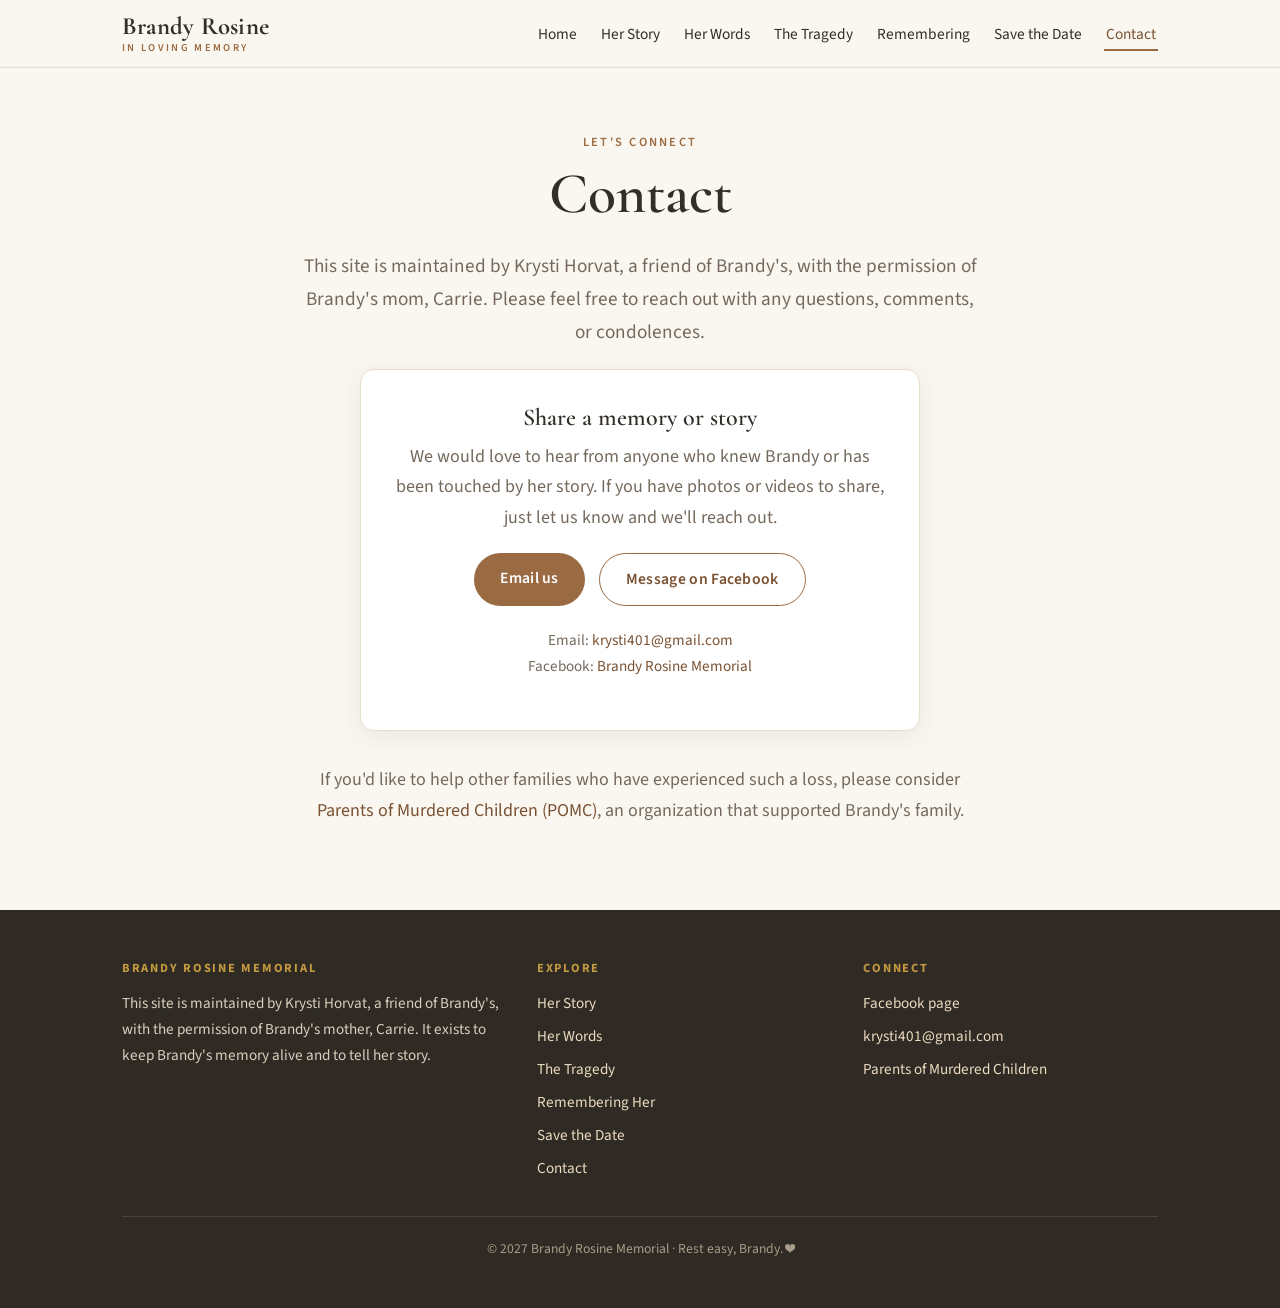
==== contact.html @ cb28a976 "Initial commit: rebuilt Brandy Rosine memorial site as static HTML Migrated off Wix into a simple, f" ====
<!DOCTYPE html>
<html lang="en">
<head>
<meta charset="utf-8">
<meta name="viewport" content="width=device-width, initial-scale=1">
<title>Contact — Brandy Rosine Memorial</title>
<meta name="description" content="Reach out to share a memory or a story about Brandy, or to send your condolences.">
<link rel="preconnect" href="https://fonts.googleapis.com">
<link rel="preconnect" href="https://fonts.gstatic.com" crossorigin>
<link href="https://fonts.googleapis.com/css2?family=Cormorant+Garamond:ital,wght@0,500;0,600;0,700;1,500;1,600&family=Source+Sans+3:wght@400;600&display=swap" rel="stylesheet">
<link rel="stylesheet" href="assets/style.css">
</head>
<body>

<header class="site-header">
  <nav class="nav">
    <a href="index.html" class="brand">Brandy Rosine<small>In Loving Memory</small></a>
    <ul class="nav-links">
      <li><a href="index.html">Home</a></li>
      <li><a href="her-story.html">Her Story</a></li>
      <li><a href="her-words.html">Her Words</a></li>
      <li><a href="the-tragedy.html">The Tragedy</a></li>
      <li><a href="remembering.html">Remembering</a></li>
      <li><a href="save-the-date.html">Save the Date</a></li>
      <li><a href="contact.html" class="active">Contact</a></li>
    </ul>
  </nav>
</header>

<section>
  <div class="wrap">
    <p class="eyebrow center">Let's connect</p>
    <h1 class="center">Contact</h1>
    <p class="lead measure center">This site is maintained by Krysti Horvat, a friend of Brandy's, with the permission of Brandy's mom, Carrie. Please feel free to reach out with any questions, comments, or condolences.</p>

    <div class="contact-card">
      <h3>Share a memory or story</h3>
      <p style="color:var(--muted);">We would love to hear from anyone who knew Brandy or has been touched by her story. If you have photos or videos to share, just let us know and we'll reach out.</p>
      <div class="btn-row" style="justify-content:center;margin-top:6px;">
        <a href="mailto:krysti401@gmail.com?subject=A%20memory%20of%20Brandy" class="btn">Email us</a>
        <a href="https://www.facebook.com/BrandyRosineMemorial" target="_blank" rel="noopener" class="btn btn-ghost">Message on Facebook</a>
      </div>
      <p style="margin-top:22px;font-size:0.95rem;color:var(--muted);">
        Email: <a href="mailto:krysti401@gmail.com">krysti401@gmail.com</a><br>
        Facebook: <a href="https://www.facebook.com/BrandyRosineMemorial" target="_blank" rel="noopener">Brandy Rosine Memorial</a>
      </p>
    </div>

    <p class="measure center" style="margin-top:34px;color:var(--muted);">
      If you'd like to help other families who have experienced such a loss, please consider
      <a href="https://pomc.org/" target="_blank" rel="noopener">Parents of Murdered Children (POMC)</a>,
      an organization that supported Brandy's family.
    </p>
  </div>
</section>

<footer class="site-footer">
  <div class="wrap">
    <div class="footer-grid">
      <div>
        <h4>Brandy Rosine Memorial</h4>
        <p>This site is maintained by Krysti Horvat, a friend of Brandy's, with the permission of Brandy's mother, Carrie. It exists to keep Brandy's memory alive and to tell her story.</p>
      </div>
      <div>
        <h4>Explore</h4>
        <ul>
          <li><a href="her-story.html">Her Story</a></li>
          <li><a href="her-words.html">Her Words</a></li>
          <li><a href="the-tragedy.html">The Tragedy</a></li>
          <li><a href="remembering.html">Remembering Her</a></li>
          <li><a href="save-the-date.html">Save the Date</a></li>
          <li><a href="contact.html">Contact</a></li>
        </ul>
      </div>
      <div>
        <h4>Connect</h4>
        <ul>
          <li><a href="https://www.facebook.com/BrandyRosineMemorial" target="_blank" rel="noopener">Facebook page</a></li>
          <li><a href="mailto:krysti401@gmail.com">krysti401@gmail.com</a></li>
          <li><a href="https://pomc.org/" target="_blank" rel="noopener">Parents of Murdered Children</a></li>
        </ul>
      </div>
    </div>
    <div class="footer-bottom">
      <p>© 2027 Brandy Rosine Memorial · Rest easy, Brandy. ❤️</p>
    </div>
  </div>
</footer>

</body>
</html>
---- assets/style.css ----
/* ===========================================================
   Brandy Rosine Memorial — shared styles
   A calm, warm, photo-forward memorial site.
   =========================================================== */

:root {
  --bg:        #faf7f1;   /* warm ivory            */
  --surface:   #ffffff;   /* cards / panels        */
  --soft:      #f1eadd;   /* soft section tint     */
  --ink:       #322e29;   /* primary text          */
  --muted:     #74695c;   /* secondary text        */
  --line:      #e6ddcd;   /* hairlines / borders   */
  --accent:    #9a6a43;   /* warm wood (the bench) */
  --accent-deep:#7a5233;
  --gold:      #c39a3f;   /* candlelight           */
  --maxw: 1080px;
  --radius: 14px;
  --shadow: 0 6px 24px rgba(50, 40, 30, 0.08);
}

* { box-sizing: border-box; }

html { scroll-behavior: smooth; }

body {
  margin: 0;
  background: var(--bg);
  color: var(--ink);
  font-family: "Source Sans 3", -apple-system, BlinkMacSystemFont, "Segoe UI", Roboto, sans-serif;
  font-size: 18px;
  line-height: 1.7;
  -webkit-font-smoothing: antialiased;
}

h1, h2, h3, .display {
  font-family: "Cormorant Garamond", Georgia, "Times New Roman", serif;
  font-weight: 600;
  line-height: 1.15;
  color: var(--ink);
  margin: 0 0 0.4em;
}

h1 { font-size: clamp(2.4rem, 5vw, 3.6rem); }
h2 { font-size: clamp(1.9rem, 3.5vw, 2.6rem); }
h3 { font-size: 1.5rem; }

p { margin: 0 0 1.1em; }

a { color: var(--accent-deep); text-decoration: none; }
a:hover { text-decoration: underline; }

img { max-width: 100%; display: block; }

.wrap { max-width: var(--maxw); margin: 0 auto; padding: 0 22px; }

.eyebrow {
  text-transform: uppercase;
  letter-spacing: 0.18em;
  font-size: 0.78rem;
  font-weight: 600;
  color: var(--accent);
  margin-bottom: 0.6em;
}

/* ---------- Header / nav ---------- */
.site-header {
  position: sticky;
  top: 0;
  z-index: 50;
  background: rgba(250, 247, 241, 0.92);
  backdrop-filter: blur(8px);
  border-bottom: 1px solid var(--line);
}
.nav {
  max-width: var(--maxw);
  margin: 0 auto;
  padding: 14px 22px;
  display: flex;
  align-items: center;
  justify-content: space-between;
  gap: 16px;
  flex-wrap: wrap;
}
.brand {
  font-family: "Cormorant Garamond", serif;
  font-size: 1.55rem;
  font-weight: 700;
  color: var(--ink);
  letter-spacing: 0.01em;
  line-height: 1;
}
.brand small {
  display: block;
  font-family: "Source Sans 3", sans-serif;
  font-size: 0.66rem;
  letter-spacing: 0.22em;
  text-transform: uppercase;
  color: var(--accent);
  margin-top: 4px;
  font-weight: 600;
}
.nav-links {
  display: flex;
  gap: 20px;
  flex-wrap: wrap;
  list-style: none;
  margin: 0;
  padding: 0;
  font-size: 0.96rem;
}
.nav-links a {
  color: var(--ink);
  padding: 4px 2px;
  border-bottom: 2px solid transparent;
}
.nav-links a:hover { text-decoration: none; border-bottom-color: var(--accent); }
.nav-links a.active { border-bottom-color: var(--accent); color: var(--accent-deep); }

/* ---------- Sections ---------- */
section { padding: 64px 0; }
.section-soft { background: var(--soft); }
.center { text-align: center; }
.lead { font-size: 1.2rem; color: var(--muted); }
.measure { max-width: 680px; }
.measure.center { margin-left: auto; margin-right: auto; }

/* ---------- Hero ---------- */
.hero {
  padding: 72px 0 56px;
  background:
    radial-gradient(1200px 400px at 50% -10%, #fff8ec 0%, rgba(255,248,236,0) 70%),
    var(--bg);
}
.hero-grid {
  display: grid;
  grid-template-columns: 1fr 0.85fr;
  gap: 48px;
  align-items: center;
}
.hero-portrait {
  border-radius: var(--radius);
  box-shadow: var(--shadow);
  width: 100%;
  object-fit: cover;
  aspect-ratio: 3 / 4;
}
.hero h1 { margin-bottom: 0.15em; }
.dates {
  font-family: "Cormorant Garamond", serif;
  font-size: 1.4rem;
  color: var(--accent-deep);
  font-style: italic;
  margin-bottom: 1em;
}

/* ---------- Buttons ---------- */
.btn {
  display: inline-block;
  background: var(--accent);
  color: #fff;
  padding: 12px 26px;
  border-radius: 999px;
  font-weight: 600;
  font-size: 0.98rem;
  letter-spacing: 0.02em;
  transition: background 0.2s ease, transform 0.2s ease;
}
.btn:hover { background: var(--accent-deep); text-decoration: none; transform: translateY(-1px); }
.btn-ghost {
  background: transparent;
  color: var(--accent-deep);
  border: 1.5px solid var(--accent);
}
.btn-ghost:hover { background: var(--accent); color: #fff; }
.btn-row { display: flex; gap: 14px; flex-wrap: wrap; margin-top: 8px; }

/* ---------- Save the Date banner ---------- */
.std {
  background: linear-gradient(160deg, #2f2a24 0%, #45382b 100%);
  color: #f6efe2;
  border-radius: var(--radius);
  padding: 40px 36px;
  text-align: center;
  box-shadow: var(--shadow);
  position: relative;
  overflow: hidden;
}
.std .eyebrow { color: var(--gold); }
.std h2, .std h3 { color: #fdf7ea; }
.std .date {
  font-family: "Cormorant Garamond", serif;
  font-size: clamp(1.8rem, 4vw, 2.6rem);
  color: var(--gold);
  margin: 6px 0 14px;
}
.std p { color: #e7dcc9; max-width: 620px; margin-left: auto; margin-right: auto; }
.std .tentative { font-size: 0.85rem; opacity: 0.8; font-style: italic; }
.flame { font-size: 1.6rem; }

/* ---------- Cards ---------- */
.cards {
  display: grid;
  grid-template-columns: repeat(auto-fit, minmax(240px, 1fr));
  gap: 22px;
  margin-top: 8px;
}
.card {
  background: var(--surface);
  border: 1px solid var(--line);
  border-radius: var(--radius);
  padding: 26px;
  transition: transform 0.2s ease, box-shadow 0.2s ease;
}
.card:hover { transform: translateY(-3px); box-shadow: var(--shadow); }
.card h3 { margin-bottom: 0.3em; }
.card p { color: var(--muted); margin-bottom: 0.6em; font-size: 0.98rem; }

/* ---------- Media / video ---------- */
.video-frame {
  position: relative;
  width: 100%;
  max-width: 760px;
  margin: 0 auto;
  aspect-ratio: 16 / 9;
  border-radius: var(--radius);
  overflow: hidden;
  box-shadow: var(--shadow);
  background: #000;
}
.video-frame iframe { position: absolute; inset: 0; width: 100%; height: 100%; border: 0; }

/* ---------- Prose / story blocks ---------- */
.prose h2 { margin-top: 1.4em; }
.prose h3 { margin-top: 1.2em; color: var(--accent-deep); }
.figure { margin: 28px 0; }
.figure img { border-radius: var(--radius); box-shadow: var(--shadow); width: 100%; }
.figure figcaption { font-size: 0.9rem; color: var(--muted); margin-top: 8px; font-style: italic; text-align: center; }

.split {
  display: grid;
  grid-template-columns: 1fr 1fr;
  gap: 36px;
  align-items: center;
}
.pull {
  font-family: "Cormorant Garamond", serif;
  font-size: 1.6rem;
  font-style: italic;
  color: var(--accent-deep);
  border-left: 3px solid var(--gold);
  padding-left: 22px;
  margin: 28px 0;
  line-height: 1.4;
}

/* ---------- Photo gallery ---------- */
.gallery {
  columns: 3 240px;
  column-gap: 16px;
}
.gallery figure {
  break-inside: avoid;
  margin: 0 0 16px;
  background: var(--surface);
  border: 1px solid var(--line);
  border-radius: 10px;
  overflow: hidden;
  box-shadow: 0 2px 8px rgba(50,40,30,0.05);
}
.gallery img { width: 100%; }
.gallery figcaption { font-size: 0.85rem; color: var(--muted); padding: 8px 12px 12px; }

/* ---------- Content warning ---------- */
.notice {
  background: #fbf3e6;
  border: 1px solid #e9d3ad;
  border-left: 4px solid var(--gold);
  border-radius: 10px;
  padding: 18px 22px;
  color: #5e4a2a;
  font-size: 0.98rem;
  margin: 0 0 28px;
}

/* ---------- Brandy's words (blog) ---------- */
.entry {
  background: var(--surface);
  border: 1px solid var(--line);
  border-radius: var(--radius);
  padding: 30px 32px;
  margin-bottom: 26px;
  box-shadow: 0 2px 10px rgba(50,40,30,0.04);
}
.entry h3 { font-size: 1.7rem; margin-bottom: 0.1em; }
.entry .meta { font-size: 0.85rem; color: var(--muted); margin-bottom: 1em; letter-spacing: 0.02em; }
.entry .note { font-size: 0.92rem; color: var(--muted); font-style: italic; margin-bottom: 1.1em; }
.entry .body { white-space: pre-line; font-size: 1.04rem; }

/* ---------- Contact ---------- */
.contact-card {
  background: var(--surface);
  border: 1px solid var(--line);
  border-radius: var(--radius);
  padding: 34px;
  box-shadow: var(--shadow);
  text-align: center;
  max-width: 560px;
  margin: 0 auto;
}

/* ---------- Footer ---------- */
.site-footer {
  background: #2f2a24;
  color: #d9cfbe;
  padding: 48px 0 32px;
  font-size: 0.95rem;
}
.site-footer a { color: #ecdcc0; }
.footer-grid {
  display: grid;
  grid-template-columns: 1.3fr 1fr 1fr;
  gap: 32px;
  margin-bottom: 28px;
}
.site-footer h4 {
  font-family: "Source Sans 3", sans-serif;
  text-transform: uppercase;
  letter-spacing: 0.14em;
  font-size: 0.78rem;
  color: var(--gold);
  margin: 0 0 12px;
}
.site-footer ul { list-style: none; margin: 0; padding: 0; }
.site-footer li { margin-bottom: 7px; }
.footer-bottom {
  border-top: 1px solid #4a4034;
  padding-top: 20px;
  font-size: 0.85rem;
  color: #a99c89;
  text-align: center;
}

/* ---------- Responsive ---------- */
@media (max-width: 820px) {
  .hero-grid, .split { grid-template-columns: 1fr; }
  .hero-portrait { max-width: 360px; margin: 0 auto; }
  .footer-grid { grid-template-columns: 1fr; gap: 22px; }
  section { padding: 48px 0; }
  body { font-size: 17px; }
}
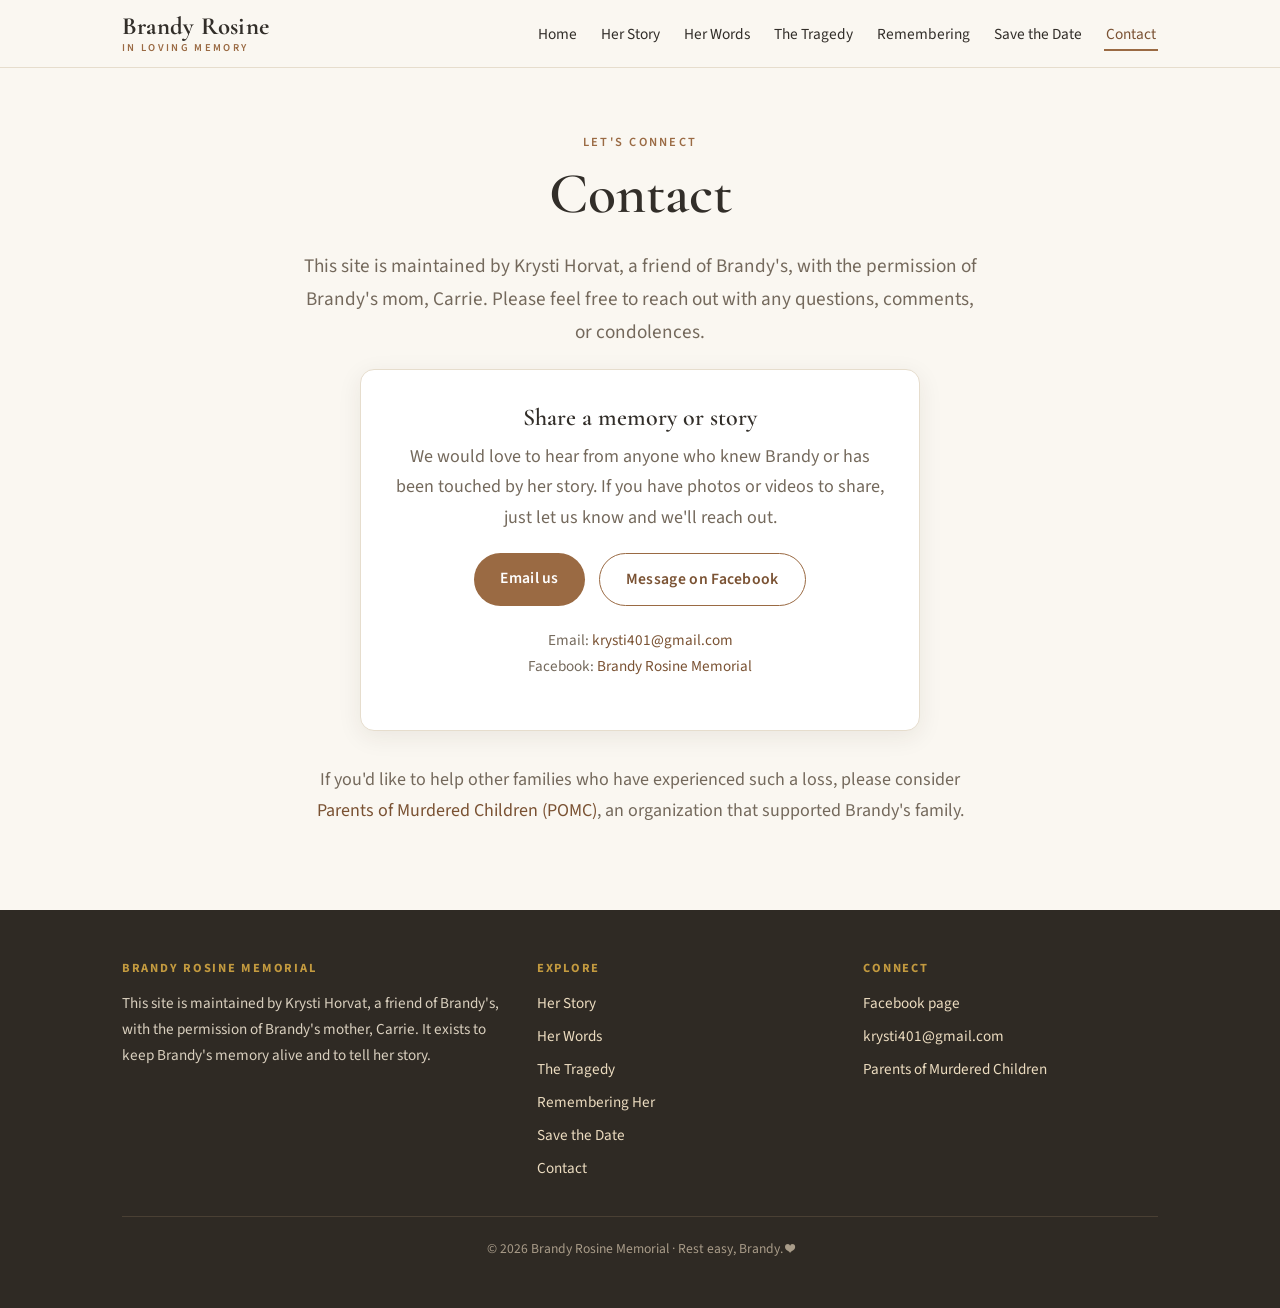
==== commit b6ee86e1: "Apply review feedback: 2026 footer, remove long dashes, vigil rewrite, checkered-heart favicon, blog" ====
--- a/contact.html
+++ b/contact.html
@@ -3,11 +3,12 @@
 <head>
 <meta charset="utf-8">
 <meta name="viewport" content="width=device-width, initial-scale=1">
-<title>Contact — Brandy Rosine Memorial</title>
+<title>Contact · Brandy Rosine Memorial</title>
 <meta name="description" content="Reach out to share a memory or a story about Brandy, or to send your condolences.">
 <link rel="preconnect" href="https://fonts.googleapis.com">
 <link rel="preconnect" href="https://fonts.gstatic.com" crossorigin>
 <link href="https://fonts.googleapis.com/css2?family=Cormorant+Garamond:ital,wght@0,500;0,600;0,700;1,500;1,600&family=Source+Sans+3:wght@400;600&display=swap" rel="stylesheet">
+<link rel="icon" href="favicon.svg" type="image/svg+xml">
 <link rel="stylesheet" href="assets/style.css">
 </head>
 <body>
@@ -82,7 +83,7 @@
       </div>
     </div>
     <div class="footer-bottom">
-      <p>© 2027 Brandy Rosine Memorial · Rest easy, Brandy. ❤️</p>
+      <p>© 2026 Brandy Rosine Memorial · Rest easy, Brandy. ❤️</p>
     </div>
   </div>
 </footer>
--- a/assets/style.css
+++ b/assets/style.css
@@ -290,6 +290,19 @@
   padding: 30px 32px;
   margin-bottom: 26px;
   box-shadow: 0 2px 10px rgba(50,40,30,0.04);
+  display: flow-root;
+}
+.entry-thumb {
+  float: left;
+  width: 116px;
+  height: 116px;
+  object-fit: cover;
+  border-radius: 10px;
+  margin: 4px 22px 12px 0;
+  border: 1px solid var(--line);
+}
+@media (max-width: 560px) {
+  .entry-thumb { width: 80px; height: 80px; margin-right: 16px; }
 }
 .entry h3 { font-size: 1.7rem; margin-bottom: 0.1em; }
 .entry .meta { font-size: 0.85rem; color: var(--muted); margin-bottom: 1em; letter-spacing: 0.02em; }
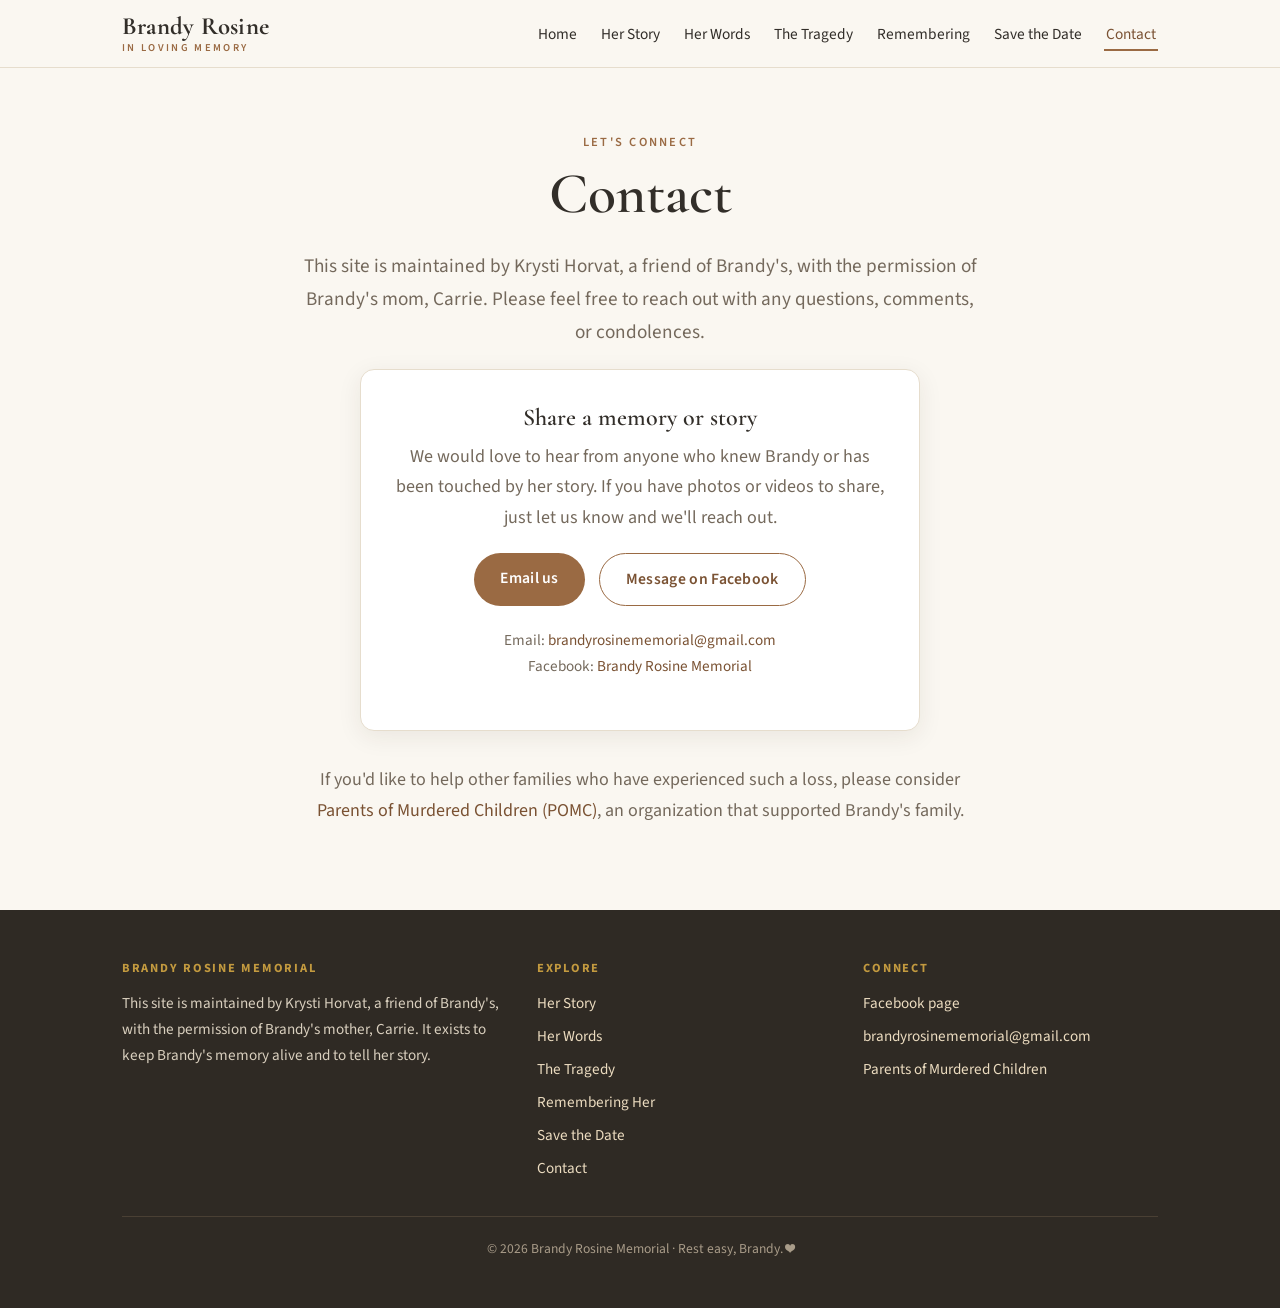
==== commit 433bb03d: "Switch public contact email to dedicated brandyrosinememorial@gmail.com Co-Authored-By: Claude Opus " ====
--- a/contact.html
+++ b/contact.html
@@ -38,11 +38,11 @@
       <h3>Share a memory or story</h3>
       <p style="color:var(--muted);">We would love to hear from anyone who knew Brandy or has been touched by her story. If you have photos or videos to share, just let us know and we'll reach out.</p>
       <div class="btn-row" style="justify-content:center;margin-top:6px;">
-        <a href="mailto:krysti401@gmail.com?subject=A%20memory%20of%20Brandy" class="btn">Email us</a>
+        <a href="mailto:brandyrosinememorial@gmail.com?subject=A%20memory%20of%20Brandy" class="btn">Email us</a>
         <a href="https://www.facebook.com/BrandyRosineMemorial" target="_blank" rel="noopener" class="btn btn-ghost">Message on Facebook</a>
       </div>
       <p style="margin-top:22px;font-size:0.95rem;color:var(--muted);">
-        Email: <a href="mailto:krysti401@gmail.com">krysti401@gmail.com</a><br>
+        Email: <a href="mailto:brandyrosinememorial@gmail.com">brandyrosinememorial@gmail.com</a><br>
         Facebook: <a href="https://www.facebook.com/BrandyRosineMemorial" target="_blank" rel="noopener">Brandy Rosine Memorial</a>
       </p>
     </div>
@@ -77,7 +77,7 @@
         <h4>Connect</h4>
         <ul>
           <li><a href="https://www.facebook.com/BrandyRosineMemorial" target="_blank" rel="noopener">Facebook page</a></li>
-          <li><a href="mailto:krysti401@gmail.com">krysti401@gmail.com</a></li>
+          <li><a href="mailto:brandyrosinememorial@gmail.com">brandyrosinememorial@gmail.com</a></li>
           <li><a href="https://pomc.org/" target="_blank" rel="noopener">Parents of Murdered Children</a></li>
         </ul>
       </div>
--- a/assets/style.css
+++ b/assets/style.css
@@ -191,7 +191,8 @@
   font-family: "Cormorant Garamond", serif;
   font-size: clamp(1.8rem, 4vw, 2.6rem);
   color: var(--gold);
-  margin: 6px 0 14px;
+  margin: 6px auto 14px;
+  text-align: center;
 }
 .std p { color: #e7dcc9; max-width: 620px; margin-left: auto; margin-right: auto; }
 .std .tentative { font-size: 0.85rem; opacity: 0.8; font-style: italic; }
@@ -304,10 +305,80 @@
 @media (max-width: 560px) {
   .entry-thumb { width: 80px; height: 80px; margin-right: 16px; }
 }
+
+/* ---------- Her Words scroll timeline ---------- */
+.words-layout {
+  display: grid;
+  grid-template-columns: 88px minmax(0, 680px);
+  gap: 26px;
+  justify-content: center;
+  align-items: start;
+}
+.timeline {
+  position: sticky;
+  top: 96px;
+  height: calc(100vh - 150px);
+  display: flex;
+  flex-direction: column;
+  align-items: center;
+}
+.tl-date {
+  font-family: "Cormorant Garamond", serif;
+  font-size: 1.3rem;
+  font-weight: 600;
+  color: var(--accent-deep);
+  margin-bottom: 8px;
+  text-align: center;
+}
+.tl-cap { color: var(--accent); font-size: 0.8rem; line-height: 1; }
+.tl-track {
+  position: relative;
+  flex: 1 1 auto;
+  width: 3px;
+  margin: 8px 0;
+  border-radius: 3px;
+  background: linear-gradient(var(--accent), rgba(154, 106, 67, 0.18));
+}
+.tl-marker {
+  position: absolute;
+  left: 50%;
+  top: 0;
+  width: 13px;
+  height: 13px;
+  border-radius: 50%;
+  background: var(--accent-deep);
+  transform: translate(-50%, -50%);
+  box-shadow: 0 0 0 4px rgba(154, 106, 67, 0.16);
+  transition: top 0.15s ease;
+}
+.tl-foot {
+  font-size: 0.6rem;
+  letter-spacing: 0.14em;
+  text-transform: uppercase;
+  color: var(--muted);
+  margin-top: 8px;
+  text-align: center;
+  line-height: 1.3;
+}
+.entries { min-width: 0; }
+@media (max-width: 820px) {
+  .words-layout { display: block; }
+  .timeline { display: none; }
+}
 .entry h3 { font-size: 1.7rem; margin-bottom: 0.1em; }
 .entry .meta { font-size: 0.85rem; color: var(--muted); margin-bottom: 1em; letter-spacing: 0.02em; }
 .entry .note { font-size: 0.92rem; color: var(--muted); font-style: italic; margin-bottom: 1.1em; }
-.entry .body { white-space: pre-line; font-size: 1.04rem; }
+.entry .body {
+  white-space: pre-line;
+  font-size: 1.04rem;
+  clear: left;
+  background: #16130f;
+  color: #ece4d6;
+  padding: 22px 24px;
+  border-radius: 10px;
+  margin-top: 8px;
+  line-height: 1.8;
+}
 
 /* ---------- Contact ---------- */
 .contact-card {
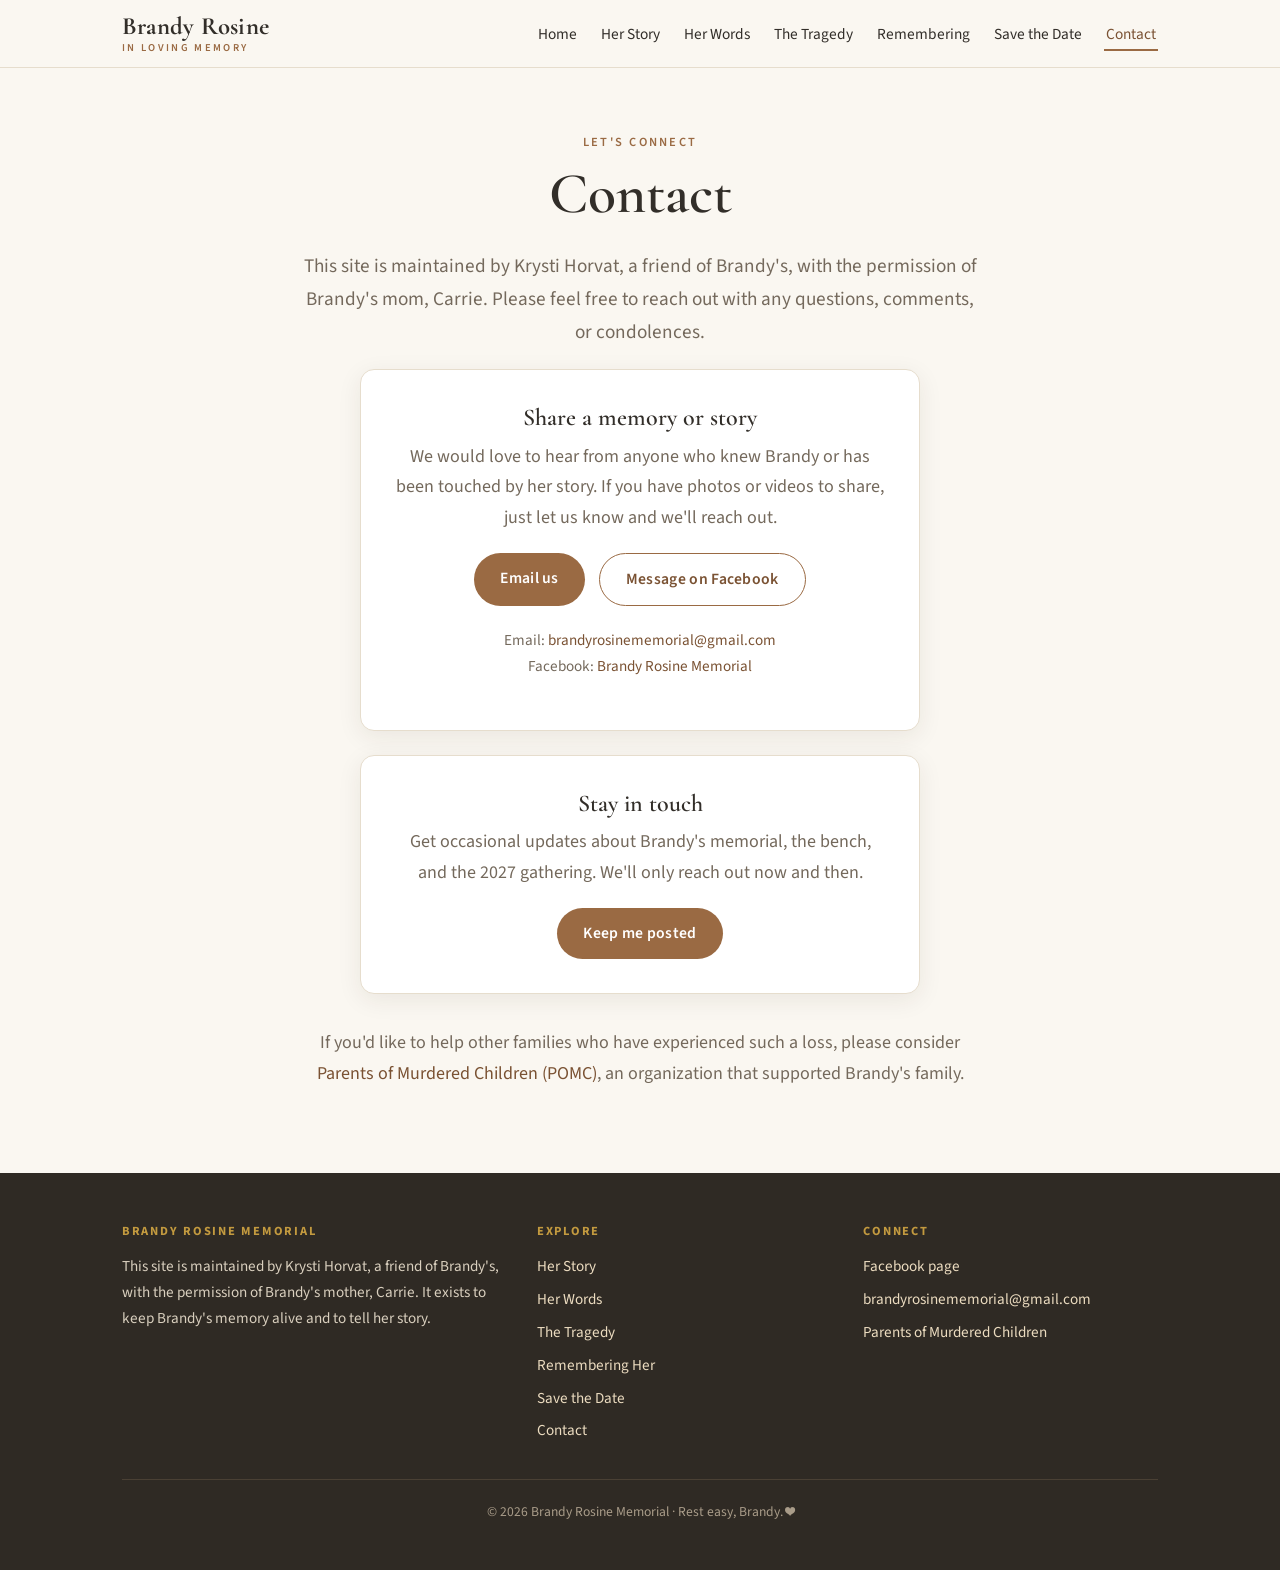
==== commit d4dcb7b7: "Add 'Keep me posted' signup: embed Google Form on Save the Date, link on Contact Co-Authored-By: Cla" ====
--- a/contact.html
+++ b/contact.html
@@ -47,6 +47,14 @@
       </p>
     </div>
 
+    <div class="contact-card" style="margin-top:24px;">
+      <h3>Stay in touch</h3>
+      <p style="color:var(--muted);">Get occasional updates about Brandy's memorial, the bench, and the 2027 gathering. We'll only reach out now and then.</p>
+      <div class="btn-row" style="justify-content:center;margin-top:6px;">
+        <a href="https://docs.google.com/forms/d/e/1FAIpQLSef339bCUKxRF-Q3yq_3yB2G6pp5Q3iySphvpXZsnI2ojfbFg/viewform" target="_blank" rel="noopener" class="btn">Keep me posted</a>
+      </div>
+    </div>
+
     <p class="measure center" style="margin-top:34px;color:var(--muted);">
       If you'd like to help other families who have experienced such a loss, please consider
       <a href="https://pomc.org/" target="_blank" rel="noopener">Parents of Murdered Children (POMC)</a>,
